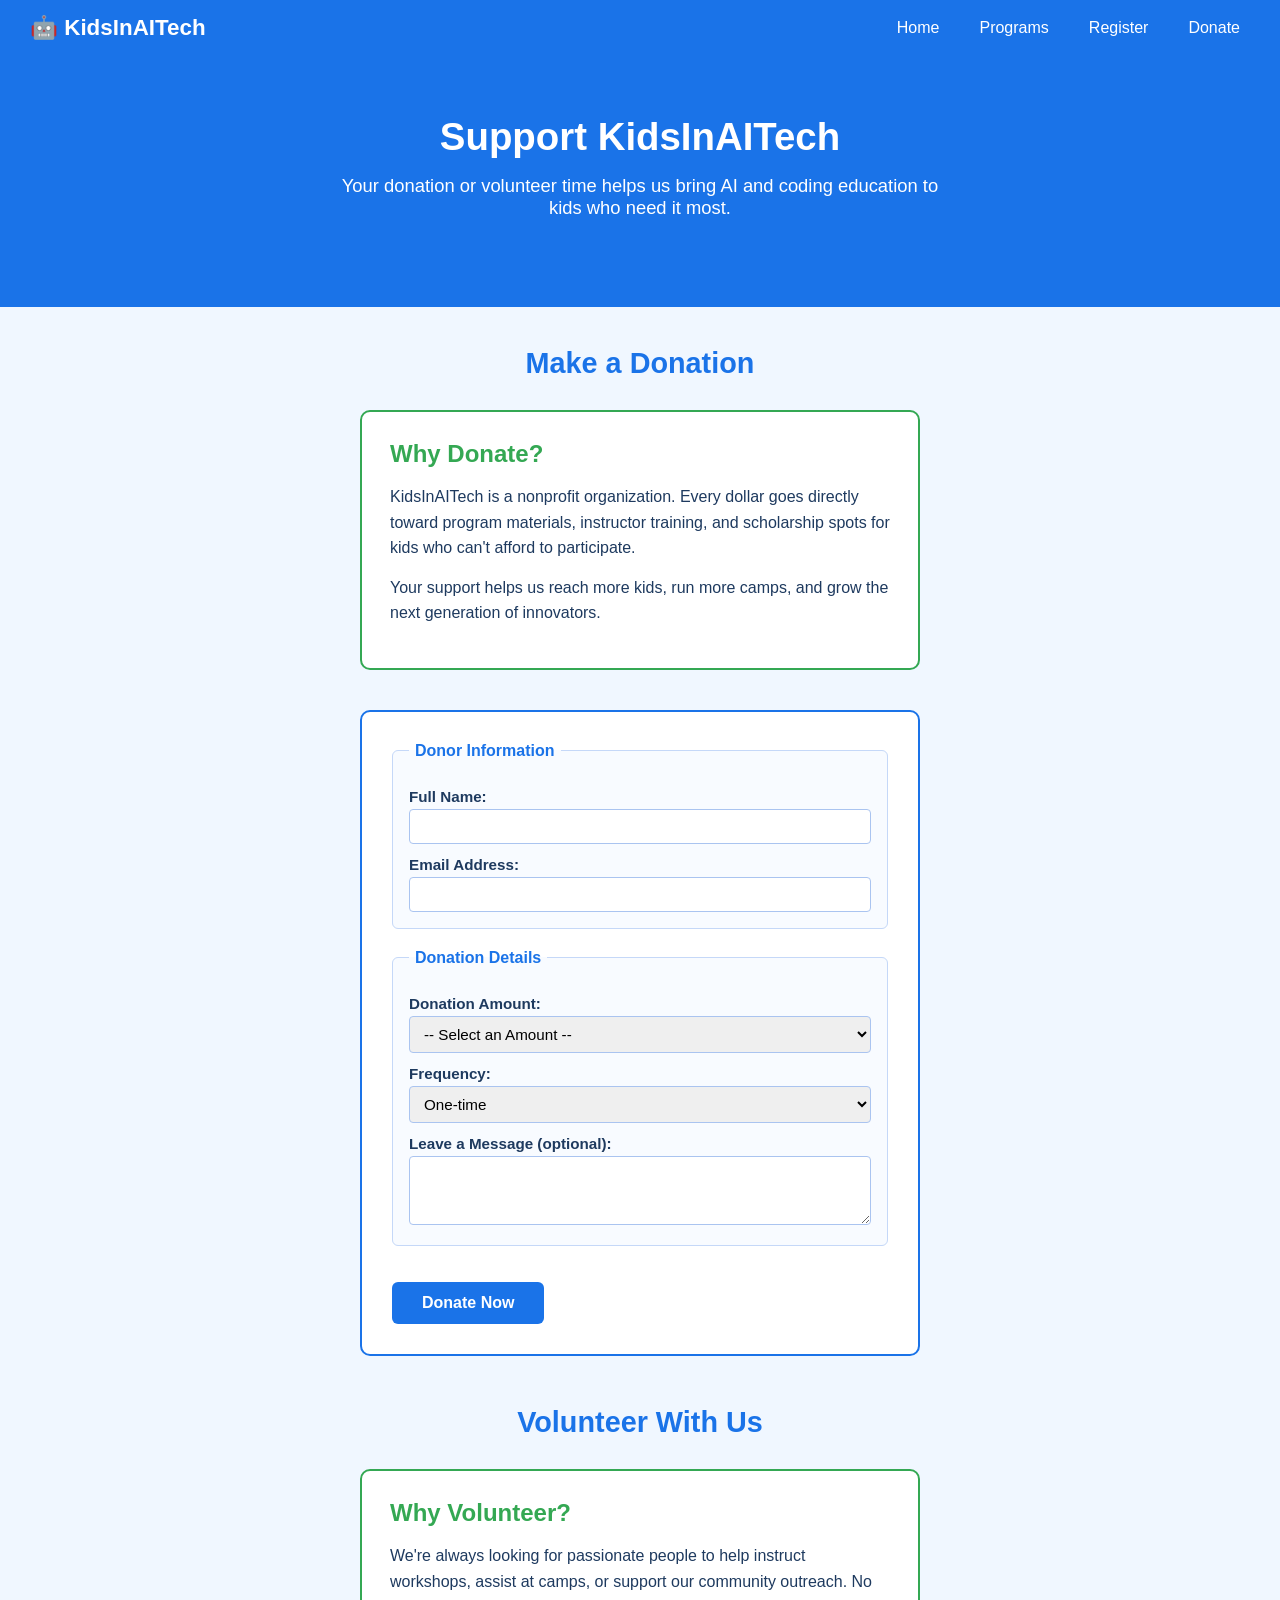
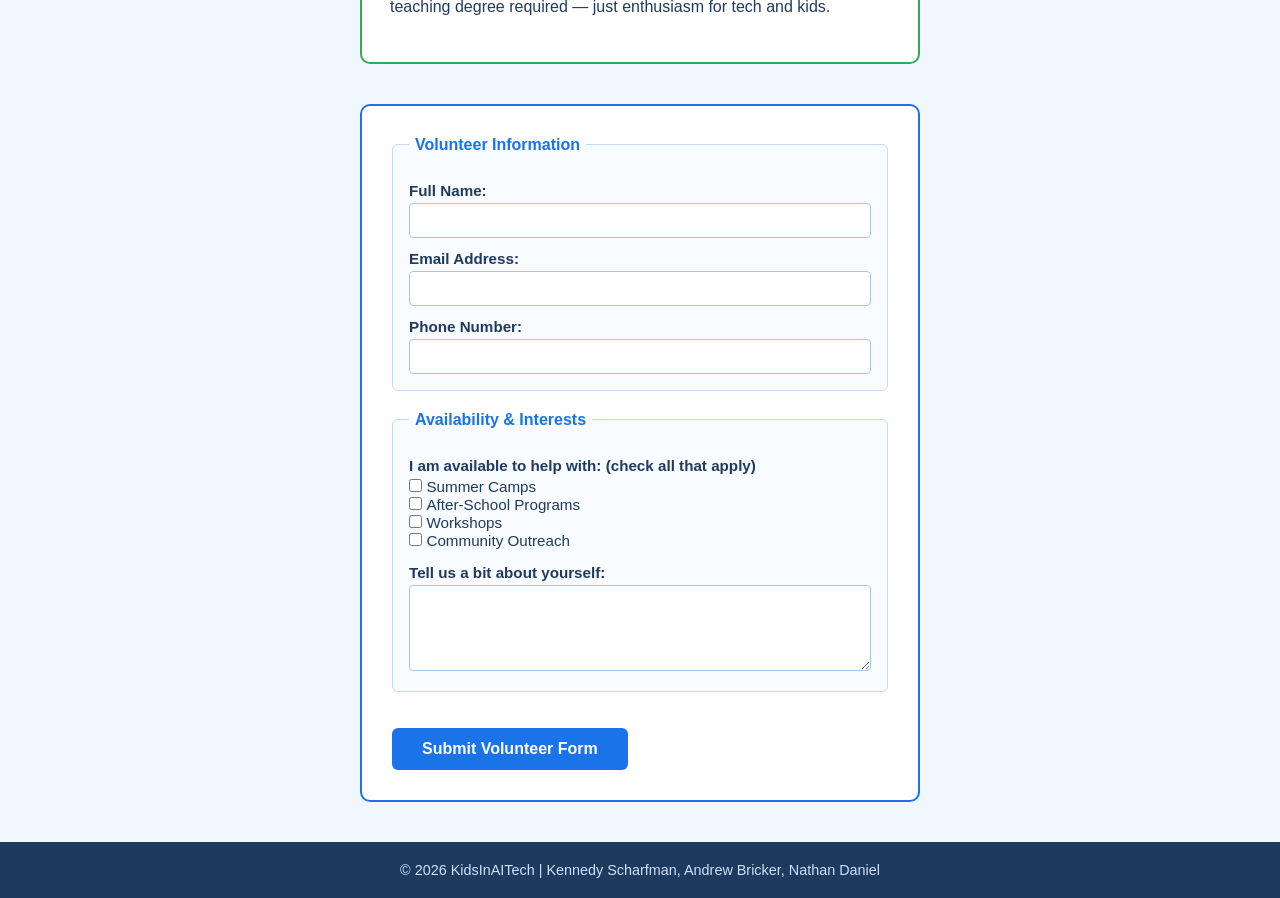
==== donate.html @ bf724da2 "Initial site build - homepage, programs, register, donate pages" ====
<!DOCTYPE html>
<html lang="en">
<head>
    <meta charset="UTF-8">
    <title>Donate & Volunteer | KidsInAITech</title>
    <link rel="stylesheet" href="style.css">
</head>
<body>

<nav>
    <a class="logo" href="index.html">&#129302; KidsInAITech</a>
    <ul>
        <li><a href="index.html">Home</a></li>
        <li><a href="programs.html">Programs</a></li>
        <li><a href="register.html">Register</a></li>
        <li><a href="donate.html">Donate</a></li>
    </ul>
</nav>

<section id="hero">
    <h1>Support KidsInAITech</h1>
    <p>Your donation or volunteer time helps us bring AI and coding education to kids who need it most.</p>
</section>

<div id="wrapper">

    <!-- Donate Section -->
    <h2 class="section-title">Make a Donation</h2>

    <div class="donate-section">
        <h2>Why Donate?</h2>
        <p>KidsInAITech is a nonprofit organization. Every dollar goes directly toward program materials, instructor training, and scholarship spots for kids who can't afford to participate.</p>
        <p>Your support helps us reach more kids, run more camps, and grow the next generation of innovators.</p>
    </div>

    <form action="https://webdevbasics.net/scripts/demo.php" method="post" style="margin-bottom: 50px;">

        <fieldset>
            <legend>Donor Information</legend>

            <label for="donorname">Full Name:</label>
            <input type="text" name="donorname" id="donorname">

            <label for="donoremail">Email Address:</label>
            <input type="email" name="donoremail" id="donoremail">
        </fieldset>

        <fieldset>
            <legend>Donation Details</legend>

            <label for="amount">Donation Amount:</label>
            <select name="amount" id="amount">
                <option value="">-- Select an Amount --</option>
                <option value="10">$10</option>
                <option value="25">$25</option>
                <option value="50">$50</option>
                <option value="100">$100</option>
                <option value="other">Other</option>
            </select>

            <label for="frequency">Frequency:</label>
            <select name="frequency" id="frequency">
                <option value="once">One-time</option>
                <option value="monthly">Monthly</option>
                <option value="yearly">Yearly</option>
            </select>

            <label for="donormessage">Leave a Message (optional):</label>
            <textarea name="donormessage" id="donormessage" rows="3"></textarea>
        </fieldset>

        <input type="submit" value="Donate Now">

    </form>

    <!-- Volunteer Section -->
    <h2 class="section-title">Volunteer With Us</h2>

    <div class="donate-section">
        <h2>Why Volunteer?</h2>
        <p>We're always looking for passionate people to help instruct workshops, assist at camps, or support our community outreach. No teaching degree required — just enthusiasm for tech and kids.</p>
    </div>

    <form action="https://webdevbasics.net/scripts/demo.php" method="post">

        <fieldset>
            <legend>Volunteer Information</legend>

            <label for="volname">Full Name:</label>
            <input type="text" name="volname" id="volname">

            <label for="volemail">Email Address:</label>
            <input type="email" name="volemail" id="volemail">

            <label for="volphone">Phone Number:</label>
            <input type="tel" name="volphone" id="volphone">
        </fieldset>

        <fieldset>
            <legend>Availability &amp; Interests</legend>

            <label>I am available to help with: (check all that apply)</label>

            <input type="checkbox" name="help" value="camps" id="camps">
            <label for="camps" style="display:inline; font-weight:normal;">Summer Camps</label><br>

            <input type="checkbox" name="help" value="afterschool" id="afterschool">
            <label for="afterschool" style="display:inline; font-weight:normal;">After-School Programs</label><br>

            <input type="checkbox" name="help" value="workshops" id="workshops">
            <label for="workshops" style="display:inline; font-weight:normal;">Workshops</label><br>

            <input type="checkbox" name="help" value="outreach" id="outreach">
            <label for="outreach" style="display:inline; font-weight:normal;">Community Outreach</label><br>

            <label for="volnotes" style="margin-top: 14px;">Tell us a bit about yourself:</label>
            <textarea name="volnotes" id="volnotes" rows="4"></textarea>
        </fieldset>

        <input type="submit" value="Submit Volunteer Form">

    </form>

</div>

<footer>
    <p>&#169; 2026 KidsInAITech | Kennedy Scharfman, Andrew Bricker, Nathan Daniel</p>
</footer>

</body>
</html>
---- style.css ----
/* =====================
   KidsInAITech Stylesheet
   ===================== */

* {
    box-sizing: border-box;
    margin: 0;
    padding: 0;
}

body {
    font-family: Arial, sans-serif;
    background-color: #f0f7ff;
    color: #1e3a5f;
}

/* ---- NAV ---- */
nav {
    background-color: #1a73e8;
    padding: 14px 30px;
    display: flex;
    align-items: center;
    justify-content: space-between;
}

nav .logo {
    color: #ffffff;
    font-size: 1.4em;
    font-weight: bold;
    text-decoration: none;
}

nav ul {
    list-style: none;
    display: flex;
    gap: 20px;
}

nav ul li a {
    color: #ffffff;
    text-decoration: none;
    font-size: 1em;
    padding: 6px 10px;
    border-radius: 4px;
}

nav ul li a:hover {
    background-color: #f4a026;
    color: #1e3a5f;
}

/* ---- HEADER BANNER ---- */
#hero {
    background-color: #1a73e8;
    color: #ffffff;
    text-align: center;
    padding: 60px 20px;
}

#hero h1 {
    font-size: 2.4em;
    margin-bottom: 16px;
}

#hero p {
    font-size: 1.15em;
    max-width: 620px;
    margin: 0 auto 28px auto;
}

.btn {
    display: inline-block;
    background-color: #f4a026;
    color: #1e3a5f;
    padding: 12px 28px;
    border-radius: 6px;
    text-decoration: none;
    font-weight: bold;
    font-size: 1em;
    margin: 6px;
}

.btn:hover {
    background-color: #e59020;
}

.btn-green {
    background-color: #34a853;
    color: #ffffff;
}

.btn-green:hover {
    background-color: #2c8f46;
}

/* ---- PAGE WRAPPER ---- */
#wrapper {
    max-width: 960px;
    margin: 0 auto;
    padding: 40px 20px;
}

/* ---- SECTION TITLES ---- */
h2.section-title {
    font-size: 1.8em;
    color: #1a73e8;
    text-align: center;
    margin-bottom: 30px;
}

/* ---- FEATURE CARDS (homepage) ---- */
.card-row {
    display: flex;
    gap: 20px;
    flex-wrap: wrap;
    justify-content: center;
    margin-bottom: 50px;
}

.card {
    background-color: #ffffff;
    border: 2px solid #1a73e8;
    border-radius: 10px;
    padding: 24px 20px;
    width: 260px;
    text-align: center;
}

.card h3 {
    color: #1a73e8;
    margin-bottom: 10px;
    font-size: 1.1em;
}

.card p {
    font-size: 0.95em;
    line-height: 1.5;
}

.card .icon {
    font-size: 2em;
    margin-bottom: 10px;
}

/* ---- PROGRAMS PAGE ---- */
.program-item {
    background-color: #ffffff;
    border-left: 6px solid #f4a026;
    border-radius: 6px;
    padding: 20px 24px;
    margin-bottom: 20px;
}

.program-item h3 {
    color: #1a73e8;
    font-size: 1.2em;
    margin-bottom: 8px;
}

.program-item p {
    line-height: 1.6;
    margin-bottom: 10px;
}

.tag {
    display: inline-block;
    background-color: #e8f0fe;
    color: #1a73e8;
    padding: 3px 10px;
    border-radius: 20px;
    font-size: 0.85em;
    margin-right: 6px;
    margin-bottom: 8px;
}

/* ---- FORMS ---- */
form {
    background-color: #ffffff;
    border: 2px solid #1a73e8;
    border-radius: 10px;
    padding: 30px;
    max-width: 560px;
    margin: 0 auto;
}

form h2 {
    color: #1a73e8;
    margin-bottom: 20px;
    font-size: 1.4em;
}

fieldset {
    border: 1px solid #c5d8f8;
    border-radius: 6px;
    padding: 16px;
    margin-bottom: 20px;
    background-color: #f8fbff;
}

legend {
    font-weight: bold;
    color: #1a73e8;
    padding: 0 6px;
}

label {
    display: block;
    margin-top: 12px;
    margin-bottom: 4px;
    font-weight: bold;
    font-size: 0.95em;
}

input[type="text"],
input[type="email"],
input[type="tel"],
input[type="number"],
select,
textarea {
    width: 100%;
    padding: 8px 10px;
    border: 1px solid #aac4f0;
    border-radius: 4px;
    font-size: 0.95em;
    font-family: Arial, sans-serif;
}

input[type="submit"] {
    background-color: #1a73e8;
    color: #ffffff;
    border: none;
    padding: 12px 30px;
    font-size: 1em;
    border-radius: 6px;
    cursor: pointer;
    margin-top: 16px;
    font-weight: bold;
}

input[type="submit"]:hover {
    background-color: #1558b0;
}

/* ---- DONATE PAGE ---- */
.donate-section {
    background-color: #ffffff;
    border: 2px solid #34a853;
    border-radius: 10px;
    padding: 28px;
    max-width: 560px;
    margin: 0 auto 40px auto;
}

.donate-section h2 {
    color: #34a853;
    margin-bottom: 16px;
}

.donate-section p {
    line-height: 1.6;
    margin-bottom: 14px;
}

/* ---- CTA STRIP ---- */
.cta-strip {
    background-color: #f4a026;
    text-align: center;
    padding: 40px 20px;
}

.cta-strip h2 {
    font-size: 1.8em;
    color: #1e3a5f;
    margin-bottom: 16px;
}

/* ---- FOOTER ---- */
footer {
    background-color: #1e3a5f;
    color: #cce0ff;
    text-align: center;
    padding: 20px;
    font-size: 0.9em;
}

footer a {
    color: #f4a026;
}
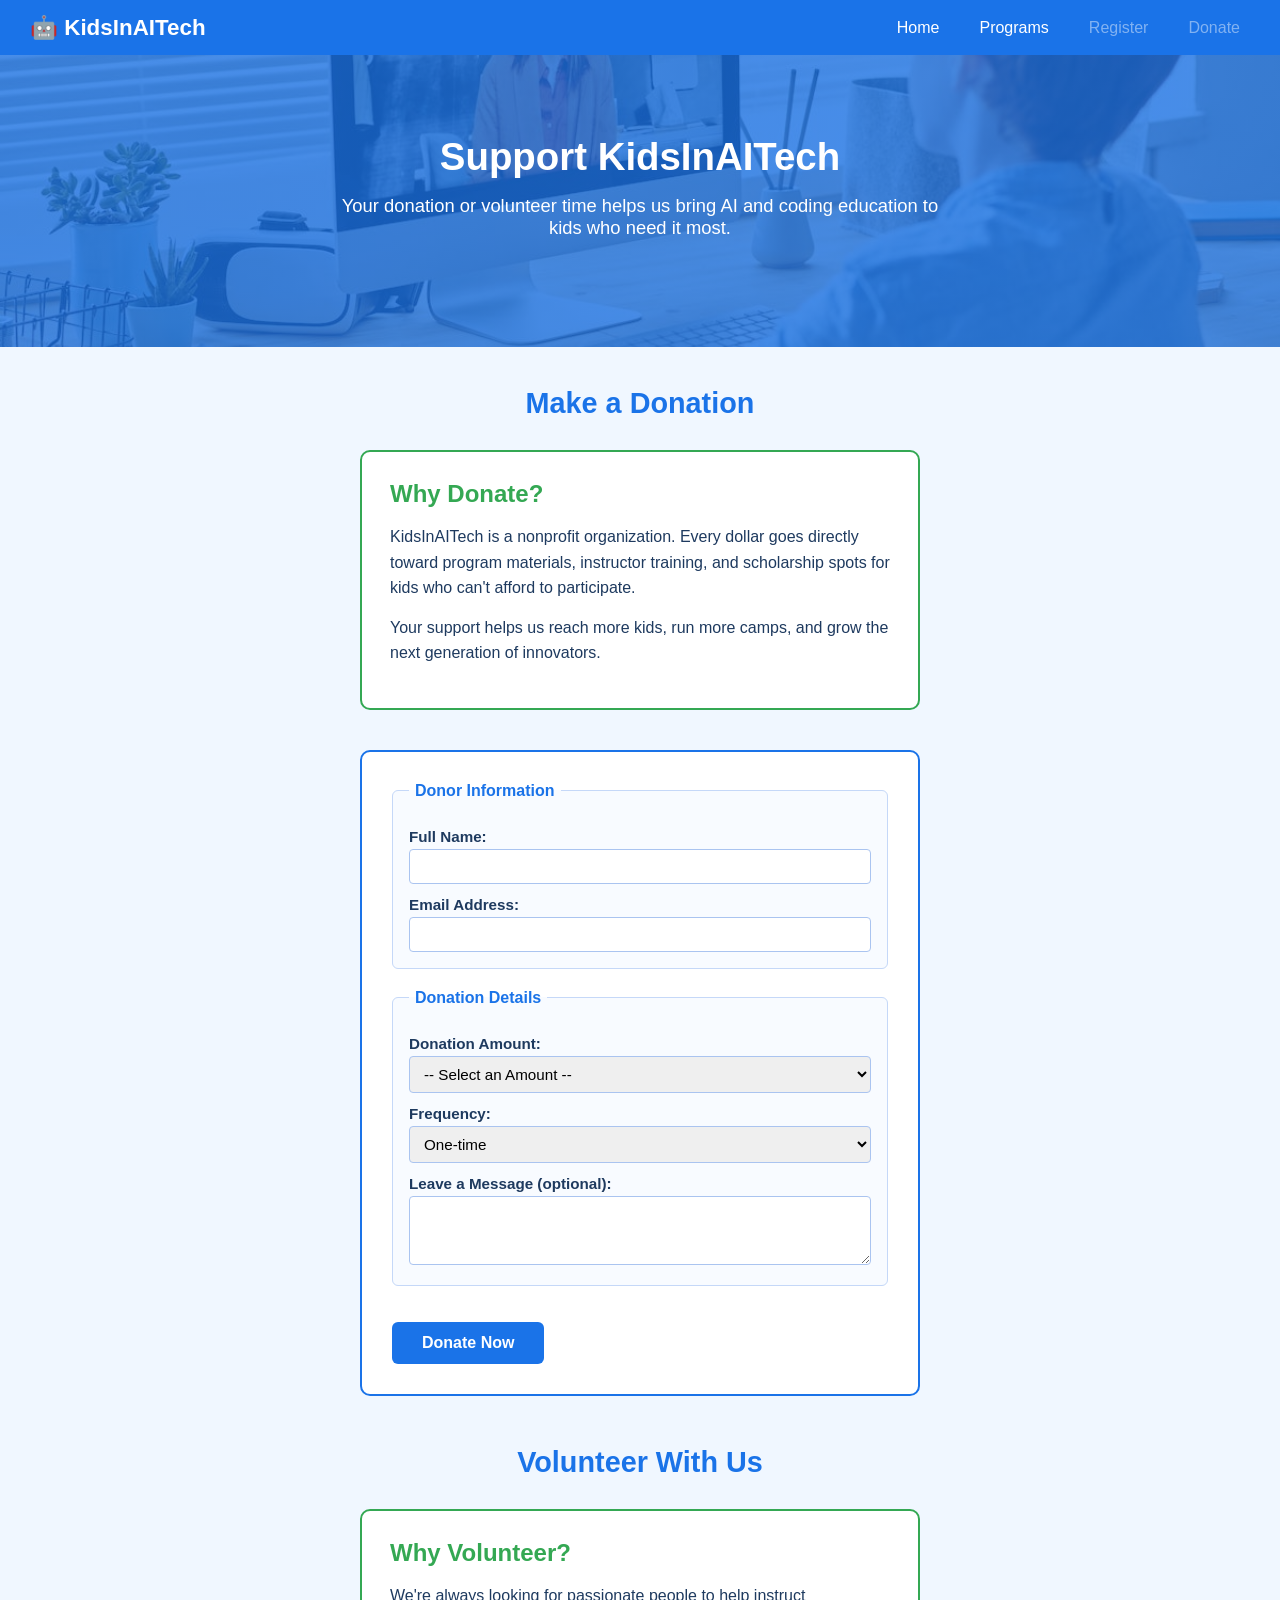
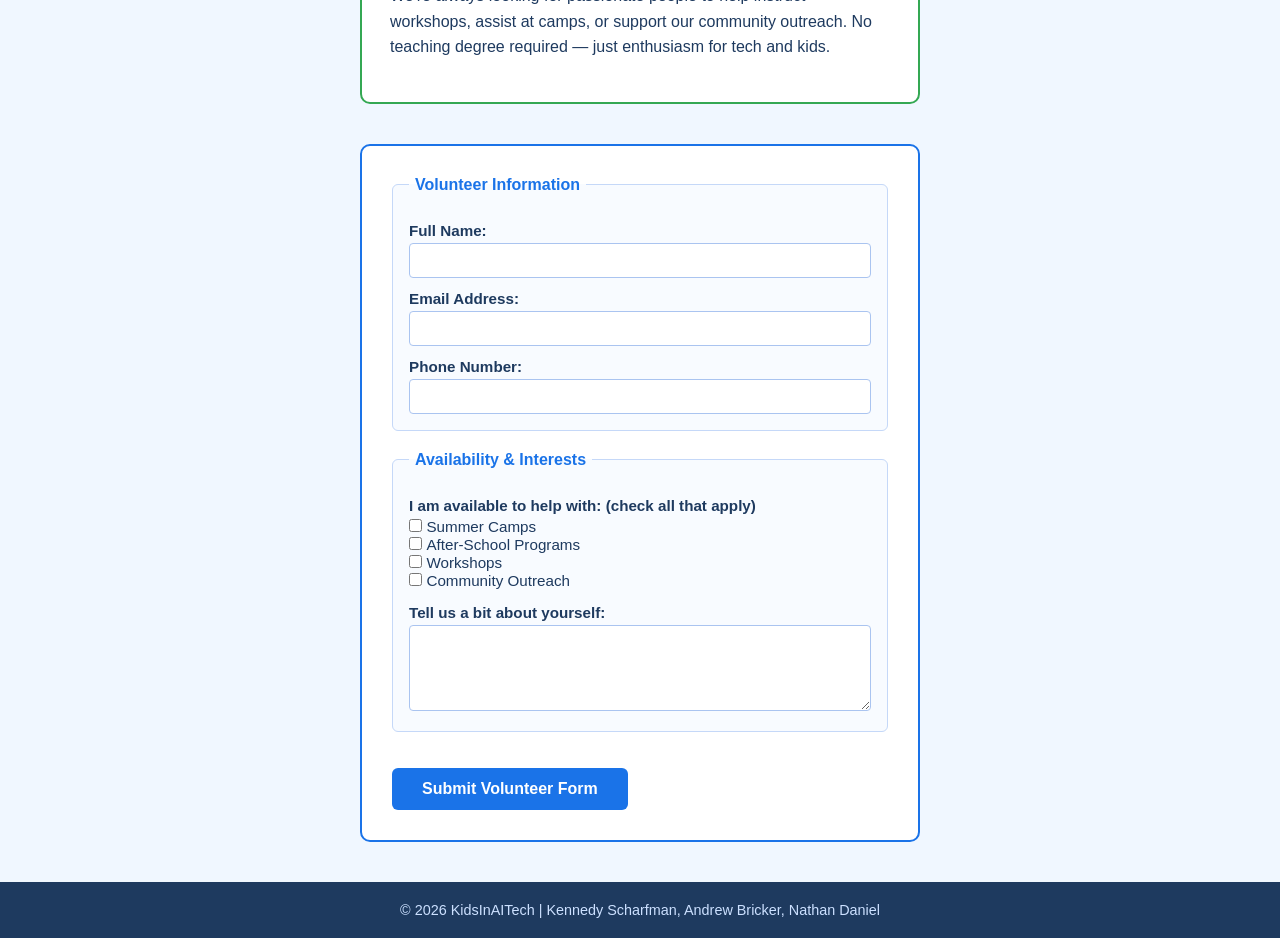
==== commit 3efae787: "Replace emojis with real photos, disable unfinished register/donate buttons" ====
--- a/donate.html
+++ b/donate.html
@@ -12,8 +12,8 @@
     <ul>
         <li><a href="index.html">Home</a></li>
         <li><a href="programs.html">Programs</a></li>
-        <li><a href="register.html">Register</a></li>
-        <li><a href="donate.html">Donate</a></li>
+        <li><a href="#" class="nav-disabled">Register</a></li>
+        <li><a href="#" class="nav-disabled">Donate</a></li>
     </ul>
 </nav>
 
--- a/style.css
+++ b/style.css
@@ -49,12 +49,25 @@
     color: #1e3a5f;
 }
 
+nav ul li a.nav-disabled {
+    opacity: 0.45;
+    cursor: not-allowed;
+    pointer-events: none;
+}
+
+nav ul li a.nav-disabled:hover {
+    background-color: transparent;
+    color: #ffffff;
+}
+
 /* ---- HEADER BANNER ---- */
 #hero {
-    background-color: #1a73e8;
-    color: #ffffff;
-    text-align: center;
-    padding: 60px 20px;
+    background-image: linear-gradient(rgba(26, 115, 232, 0.78), rgba(26, 115, 232, 0.78)), url('images/hero.jpg');
+    background-size: cover;
+    background-position: center;
+    color: #ffffff;
+    text-align: center;
+    padding: 80px 20px;
 }
 
 #hero h1 {
@@ -93,6 +106,18 @@
     background-color: #2c8f46;
 }
 
+.btn-disabled {
+    background-color: #b0b8c1;
+    color: #f0f0f0;
+    cursor: not-allowed;
+    pointer-events: none;
+    opacity: 0.65;
+}
+
+.btn-disabled:hover {
+    background-color: #b0b8c1;
+}
+
 /* ---- PAGE WRAPPER ---- */
 #wrapper {
     max-width: 960px;
@@ -121,9 +146,20 @@
     background-color: #ffffff;
     border: 2px solid #1a73e8;
     border-radius: 10px;
-    padding: 24px 20px;
+    overflow: hidden;
     width: 260px;
     text-align: center;
+}
+
+.card img {
+    width: 100%;
+    height: 160px;
+    object-fit: cover;
+    display: block;
+}
+
+.card-body {
+    padding: 16px;
 }
 
 .card h3 {
@@ -135,11 +171,6 @@
 .card p {
     font-size: 0.95em;
     line-height: 1.5;
-}
-
-.card .icon {
-    font-size: 2em;
-    margin-bottom: 10px;
 }
 
 /* ---- PROGRAMS PAGE ---- */
@@ -147,8 +178,19 @@
     background-color: #ffffff;
     border-left: 6px solid #f4a026;
     border-radius: 6px;
+    overflow: hidden;
+    margin-bottom: 24px;
+}
+
+.program-item img {
+    width: 100%;
+    height: 200px;
+    object-fit: cover;
+    display: block;
+}
+
+.program-item-body {
     padding: 20px 24px;
-    margin-bottom: 20px;
 }
 
 .program-item h3 {
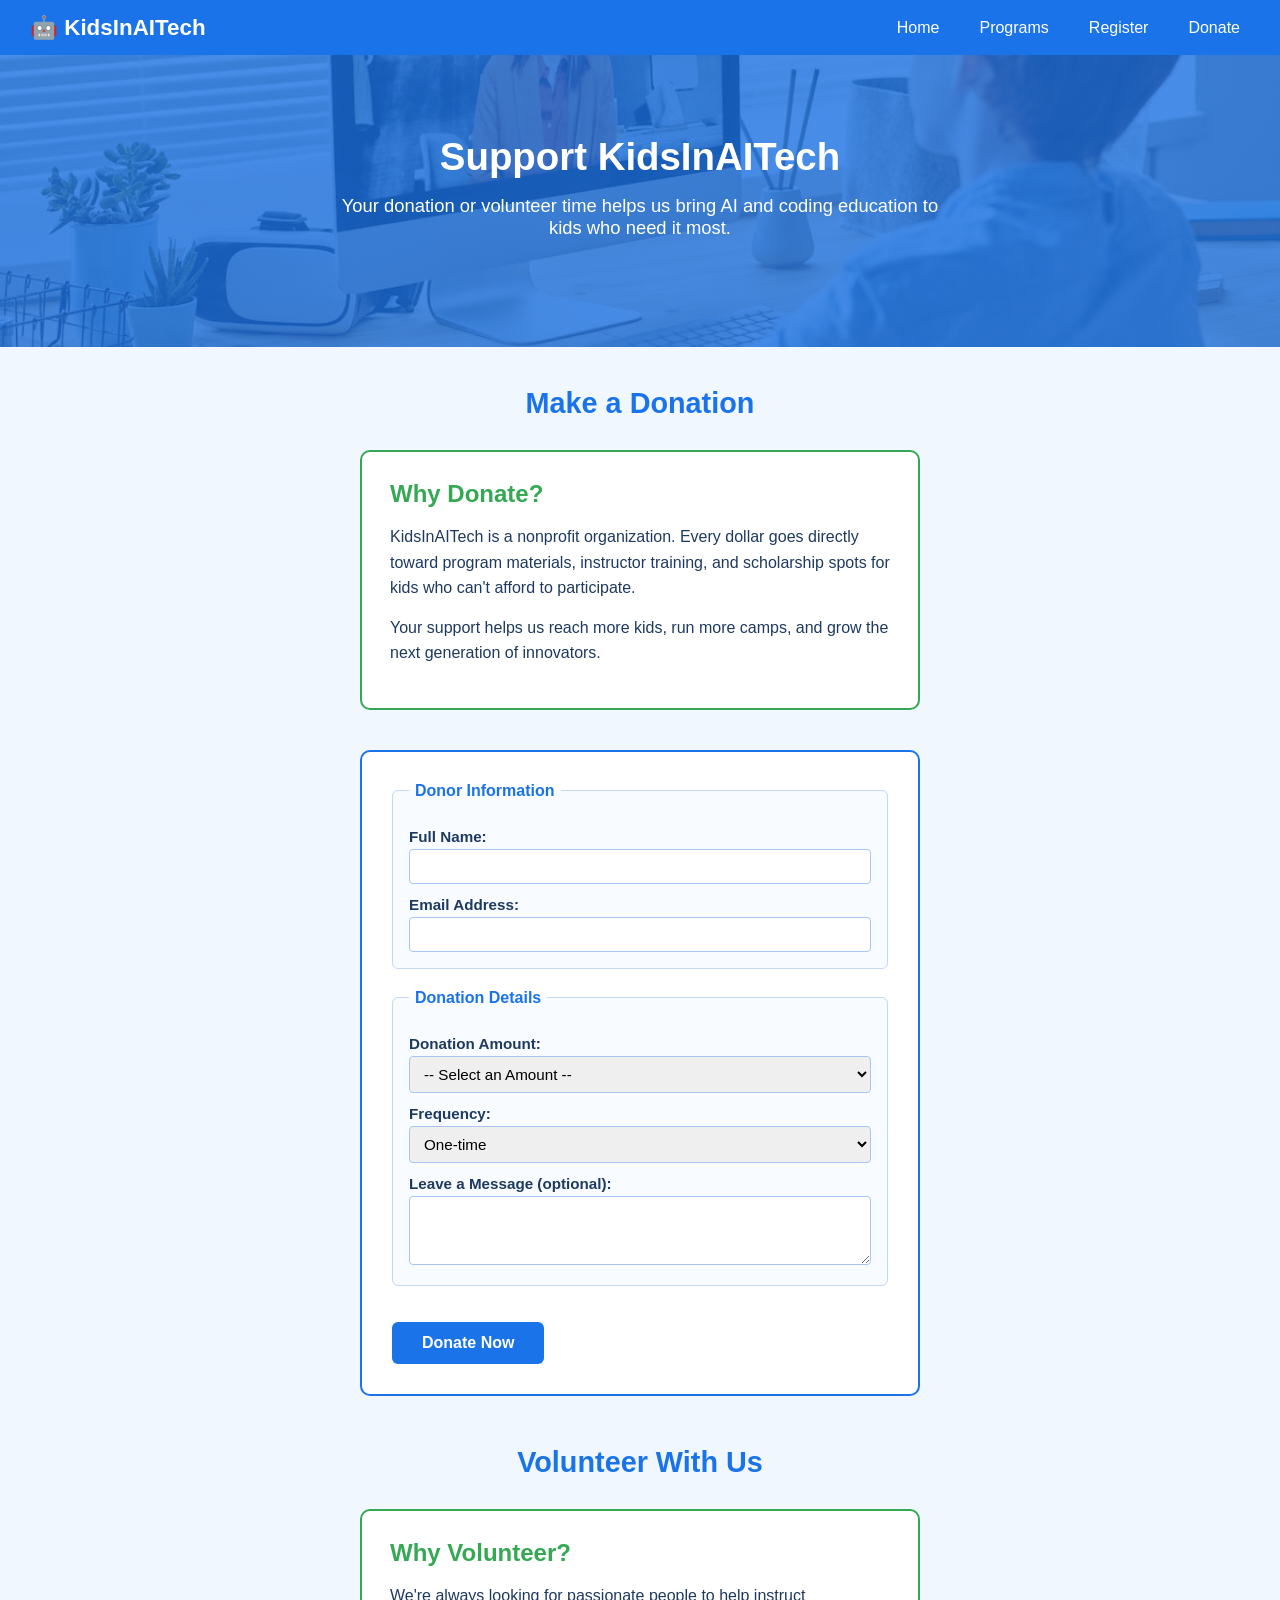
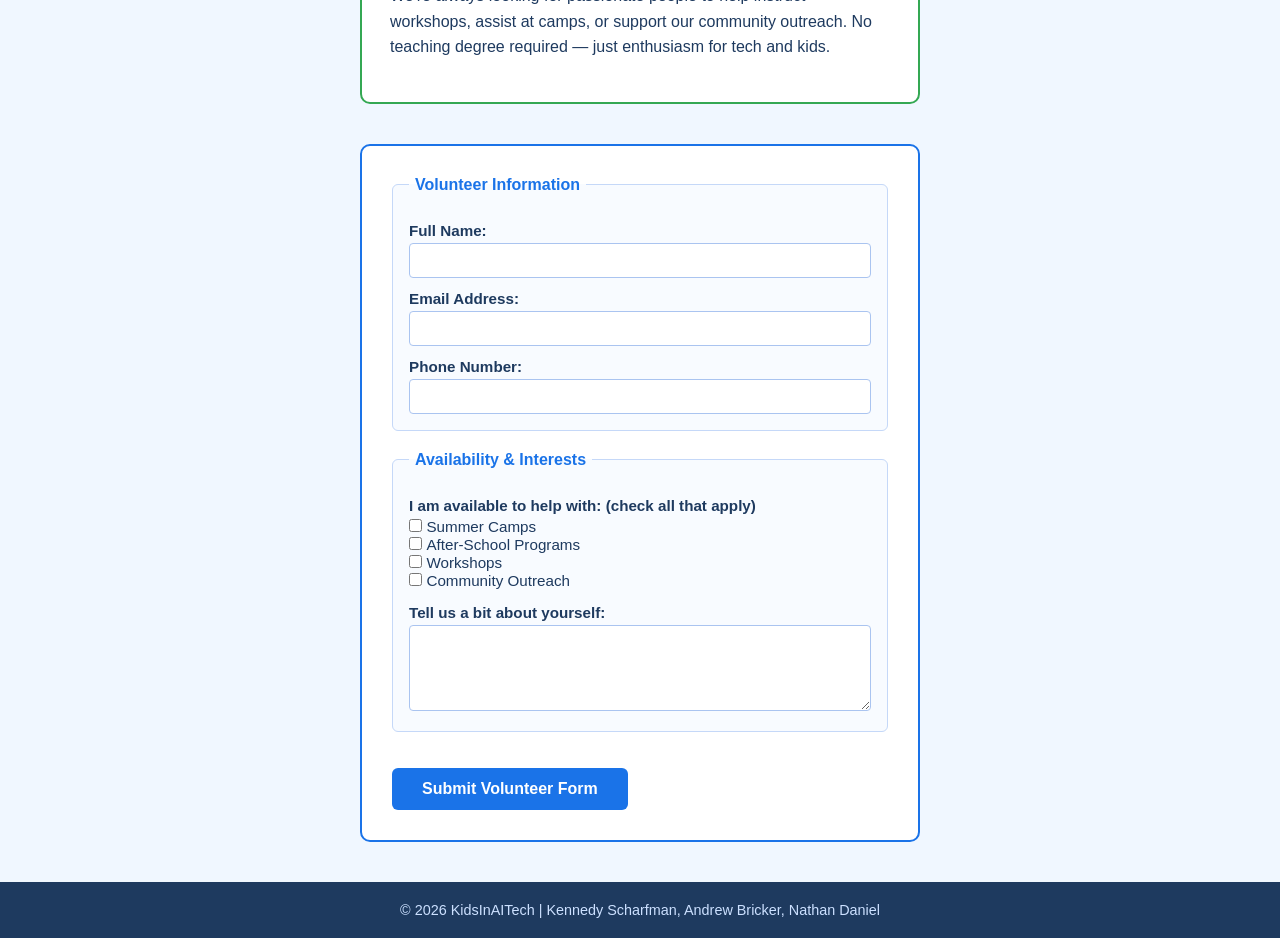
==== commit be58ffe5: "Enable registration page and all Sign Up buttons" ====
--- a/donate.html
+++ b/donate.html
@@ -12,7 +12,7 @@
     <ul>
         <li><a href="index.html">Home</a></li>
         <li><a href="programs.html">Programs</a></li>
-        <li><a href="#" class="nav-disabled">Register</a></li>
+        <li><a href="register.html">Register</a></li>
         <li><a href="#" class="nav-disabled">Donate</a></li>
     </ul>
 </nav>
--- a/style.css
+++ b/style.css
@@ -50,14 +50,7 @@
 }
 
 nav ul li a.nav-disabled {
-    opacity: 0.45;
-    cursor: not-allowed;
     pointer-events: none;
-}
-
-nav ul li a.nav-disabled:hover {
-    background-color: transparent;
-    color: #ffffff;
 }
 
 /* ---- HEADER BANNER ---- */
@@ -107,15 +100,7 @@
 }
 
 .btn-disabled {
-    background-color: #b0b8c1;
-    color: #f0f0f0;
-    cursor: not-allowed;
     pointer-events: none;
-    opacity: 0.65;
-}
-
-.btn-disabled:hover {
-    background-color: #b0b8c1;
 }
 
 /* ---- PAGE WRAPPER ---- */
